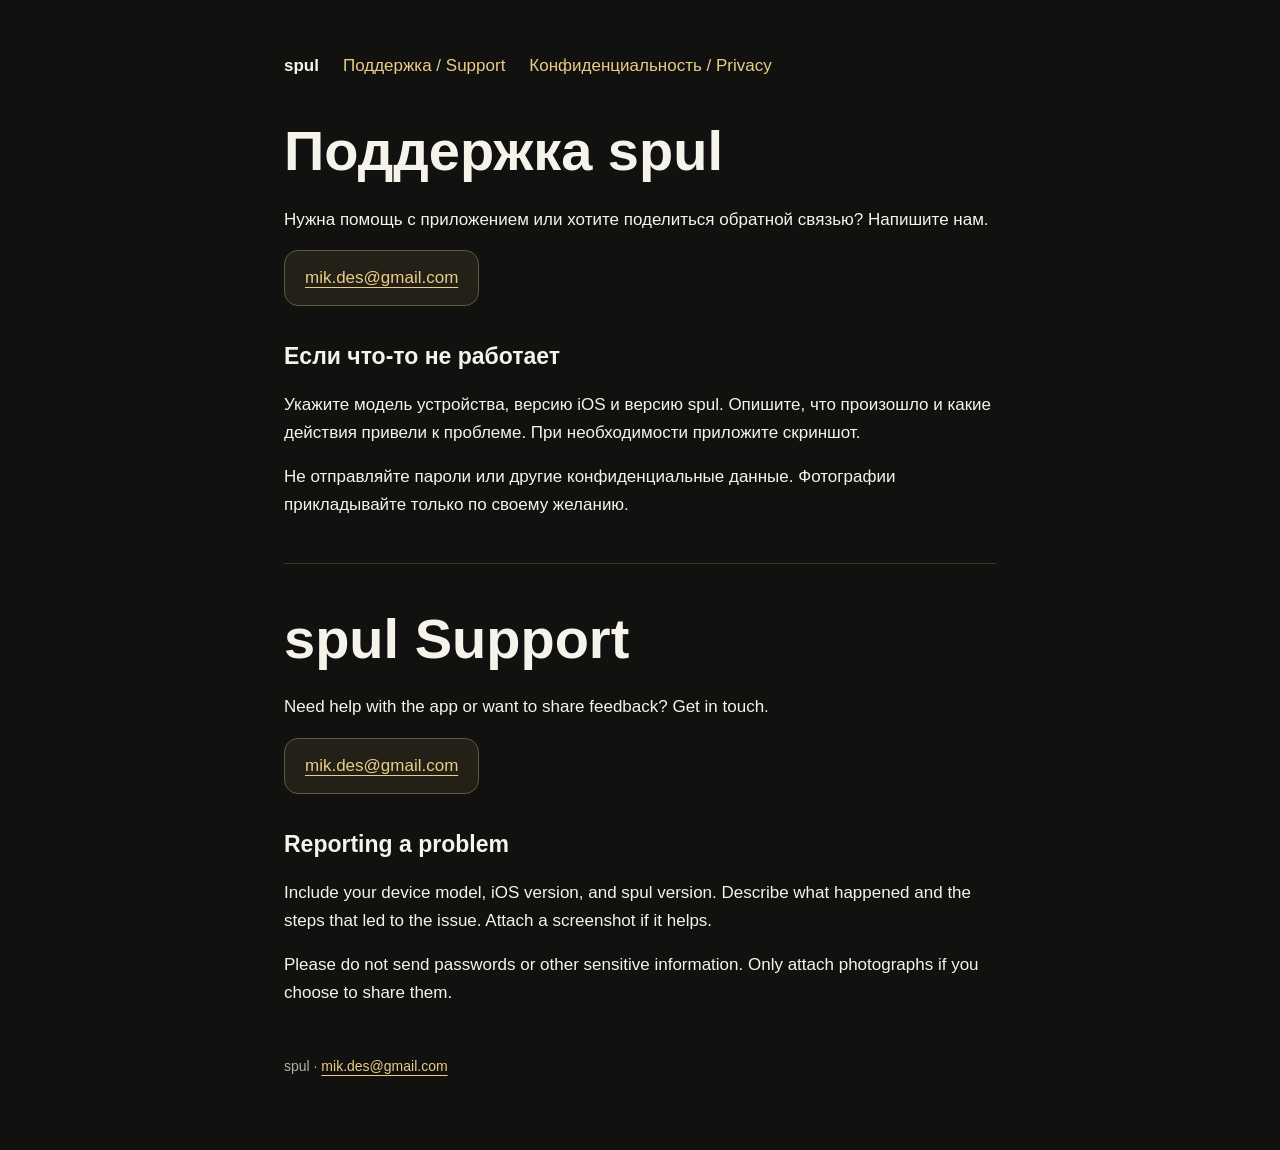
==== index.html @ 8fcf80d8 "Add spul support and privacy pages" ====
<!doctype html>
<html lang="ru"><head><meta charset="utf-8"><meta name="viewport" content="width=device-width,initial-scale=1"><title>Поддержка / Support — spul</title><meta name="description" content="Поддержка и политика конфиденциальности приложения spul. Support and privacy policy for spul."><link rel="stylesheet" href="style.css"></head><body><main><nav aria-label="Навигация"><a class="brand" href="index.html">spul</a><a href="support.html">Поддержка / Support</a><a href="privacy.html">Конфиденциальность / Privacy</a></nav><section lang="ru"><h1>Поддержка spul</h1><p>Нужна помощь с приложением или хотите поделиться обратной связью? Напишите нам.</p><p><a class="contact" href="mailto:mik.des@gmail.com">mik.des@gmail.com</a></p><h2>Если что-то не работает</h2><p>Укажите модель устройства, версию iOS и версию spul. Опишите, что произошло и какие действия привели к проблеме. При необходимости приложите скриншот.</p><p>Не отправляйте пароли или другие конфиденциальные данные. Фотографии прикладывайте только по своему желанию.</p></section><hr><section lang="en"><h1>spul Support</h1><p>Need help with the app or want to share feedback? Get in touch.</p><p><a class="contact" href="mailto:mik.des@gmail.com">mik.des@gmail.com</a></p><h2>Reporting a problem</h2><p>Include your device model, iOS version, and spul version. Describe what happened and the steps that led to the issue. Attach a screenshot if it helps.</p><p>Please do not send passwords or other sensitive information. Only attach photographs if you choose to share them.</p></section><footer>spul · <a href="mailto:mik.des@gmail.com">mik.des@gmail.com</a></footer></main></body></html>
---- style.css ----
*{box-sizing:border-box}html{color-scheme:dark}body{margin:0;background:#11110f;color:#f6f3ea;font:17px/1.65 -apple-system,BlinkMacSystemFont,"Segoe UI",sans-serif}main{max-width:760px;margin:auto;padding:52px 24px 72px}nav{display:flex;gap:24px;flex-wrap:wrap;padding:0 0 40px}a{color:#eacb87;text-underline-offset:4px}nav a{text-decoration:none}h1{font-size:clamp(36px,7vw,56px);line-height:1.1;margin:0 0 24px}h2{font-size:23px;line-height:1.3;margin-top:36px}p{margin:16px 0}.muted{color:#b5b1a7}hr{border:0;border-top:1px solid #34332f;margin:44px 0}.brand{font-weight:700;color:#f6f3ea}.contact{display:inline-block;padding:13px 20px;border:1px solid #62583e;border-radius:14px;background:#232017}footer{margin-top:48px;color:#b5b1a7;font-size:14px}
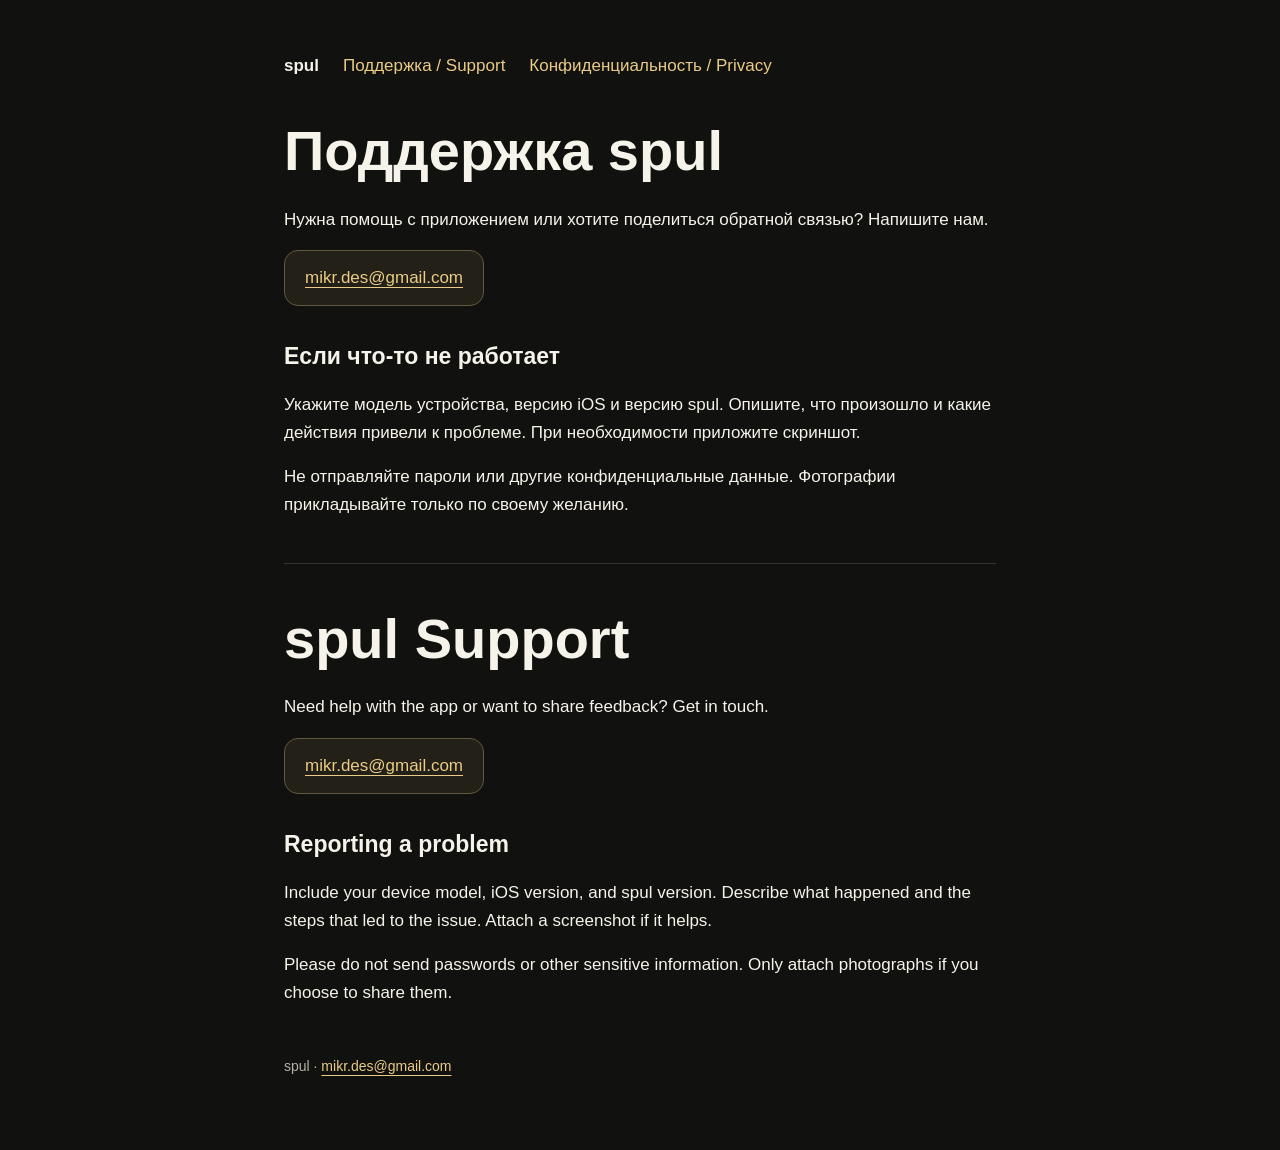
==== commit 435265d7: "Correct support email address" ====
--- a/index.html
+++ b/index.html
@@ -1,2 +1,2 @@
 <!doctype html>
-<html lang="ru"><head><meta charset="utf-8"><meta name="viewport" content="width=device-width,initial-scale=1"><title>Поддержка / Support — spul</title><meta name="description" content="Поддержка и политика конфиденциальности приложения spul. Support and privacy policy for spul."><link rel="stylesheet" href="style.css"></head><body><main><nav aria-label="Навигация"><a class="brand" href="index.html">spul</a><a href="support.html">Поддержка / Support</a><a href="privacy.html">Конфиденциальность / Privacy</a></nav><section lang="ru"><h1>Поддержка spul</h1><p>Нужна помощь с приложением или хотите поделиться обратной связью? Напишите нам.</p><p><a class="contact" href="mailto:mik.des@gmail.com">mik.des@gmail.com</a></p><h2>Если что-то не работает</h2><p>Укажите модель устройства, версию iOS и версию spul. Опишите, что произошло и какие действия привели к проблеме. При необходимости приложите скриншот.</p><p>Не отправляйте пароли или другие конфиденциальные данные. Фотографии прикладывайте только по своему желанию.</p></section><hr><section lang="en"><h1>spul Support</h1><p>Need help with the app or want to share feedback? Get in touch.</p><p><a class="contact" href="mailto:mik.des@gmail.com">mik.des@gmail.com</a></p><h2>Reporting a problem</h2><p>Include your device model, iOS version, and spul version. Describe what happened and the steps that led to the issue. Attach a screenshot if it helps.</p><p>Please do not send passwords or other sensitive information. Only attach photographs if you choose to share them.</p></section><footer>spul · <a href="mailto:mik.des@gmail.com">mik.des@gmail.com</a></footer></main></body></html>
+<html lang="ru"><head><meta charset="utf-8"><meta name="viewport" content="width=device-width,initial-scale=1"><title>Поддержка / Support — spul</title><meta name="description" content="Поддержка и политика конфиденциальности приложения spul. Support and privacy policy for spul."><link rel="stylesheet" href="style.css"></head><body><main><nav aria-label="Навигация"><a class="brand" href="index.html">spul</a><a href="support.html">Поддержка / Support</a><a href="privacy.html">Конфиденциальность / Privacy</a></nav><section lang="ru"><h1>Поддержка spul</h1><p>Нужна помощь с приложением или хотите поделиться обратной связью? Напишите нам.</p><p><a class="contact" href="mailto:mikr.des@gmail.com">mikr.des@gmail.com</a></p><h2>Если что-то не работает</h2><p>Укажите модель устройства, версию iOS и версию spul. Опишите, что произошло и какие действия привели к проблеме. При необходимости приложите скриншот.</p><p>Не отправляйте пароли или другие конфиденциальные данные. Фотографии прикладывайте только по своему желанию.</p></section><hr><section lang="en"><h1>spul Support</h1><p>Need help with the app or want to share feedback? Get in touch.</p><p><a class="contact" href="mailto:mikr.des@gmail.com">mikr.des@gmail.com</a></p><h2>Reporting a problem</h2><p>Include your device model, iOS version, and spul version. Describe what happened and the steps that led to the issue. Attach a screenshot if it helps.</p><p>Please do not send passwords or other sensitive information. Only attach photographs if you choose to share them.</p></section><footer>spul · <a href="mailto:mikr.des@gmail.com">mikr.des@gmail.com</a></footer></main></body></html>
